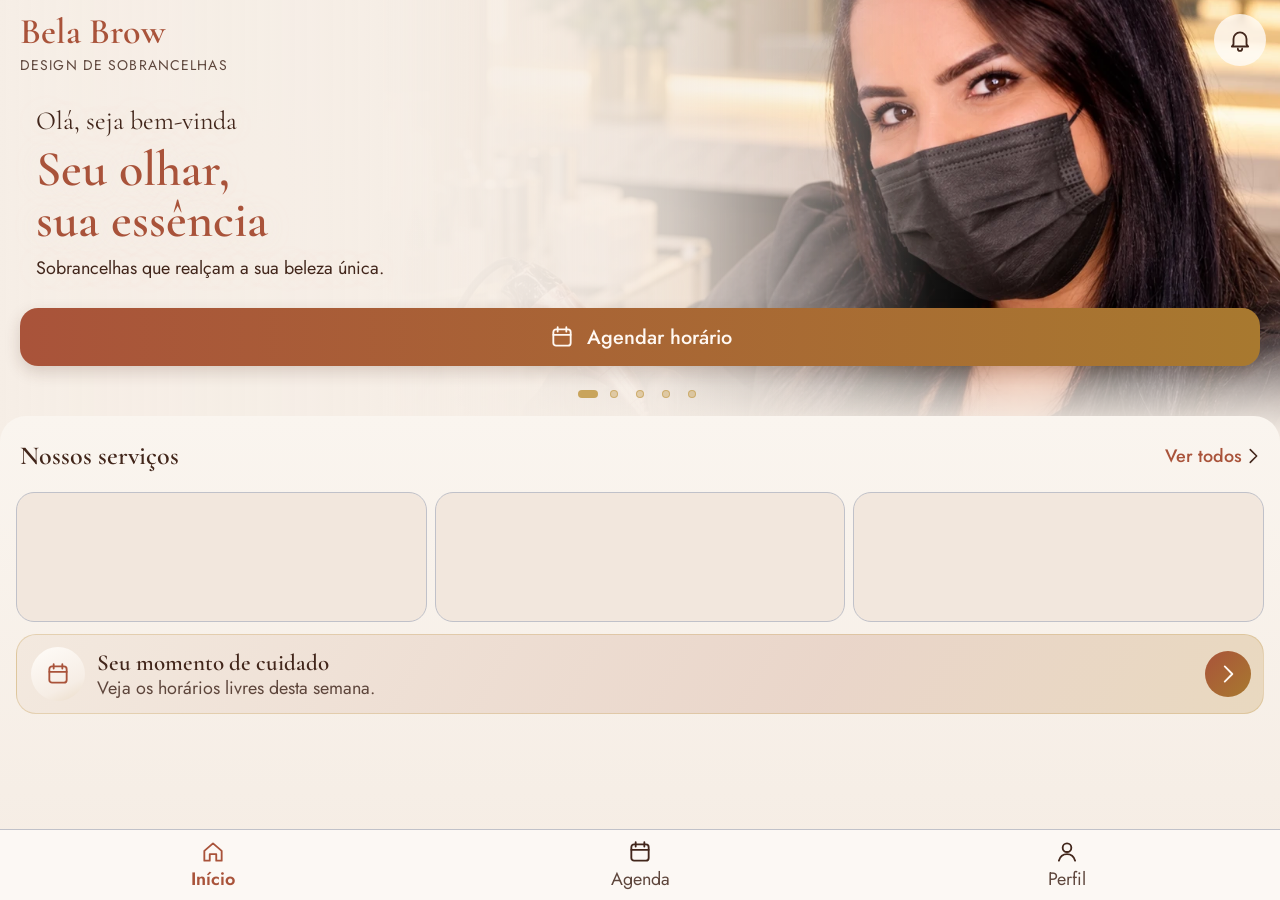
==== index.html @ 4a8c2d7f "Publica o app web Bela Brow (versão W1) Co-Authored-By: Claude Opus 5.5 <noreply@anthropic.com>" ====
<!doctype html>
<html lang="pt-BR">
  <head>
    <meta charset="UTF-8" />
    <meta name="viewport" content="width=device-width, initial-scale=1, viewport-fit=cover" />
    <meta name="theme-color" content="#A9533A" />
    <meta name="apple-mobile-web-app-capable" content="yes" />
    <meta name="mobile-web-app-capable" content="yes" />
    <meta name="apple-mobile-web-app-status-bar-style" content="default" />
    <meta name="apple-mobile-web-app-title" content="Bela Brow" />
    <link rel="apple-touch-icon" href="./icones/apple-touch-icon.png" />
    <link rel="icon" type="image/png" href="./icones/icone-192.png" />
    <link rel="manifest" href="./manifest.webmanifest" />
    <title>Bela Brow</title>
    <script type="module" crossorigin src="./assets/index-CrVya5l4.js"></script>
    <link rel="stylesheet" crossorigin href="./assets/index-CtL5OhvF.css">
  </head>
  <body>
    <div id="raiz"></div>
  </body>
</html>
---- assets/index-CtL5OhvF.css ----
@font-face{font-family:Cormorant Garamond;src:url(./cormorant_garamond-CENw2G75.ttf) format("truetype");font-weight:300 700;font-display:swap}@font-face{font-family:Jost;src:url(./jost-DuZvRfGR.ttf) format("truetype");font-weight:300 700;font-display:swap}*{box-sizing:border-box;margin:0;padding:0;-webkit-tap-highlight-color:transparent}html,body,#raiz{height:100%;overflow:hidden;overscroll-behavior:none}body{background:var(--fundo, #F6EEE6);color:var(--texto);font-family:Jost,system-ui,sans-serif;font-size:18px;line-height:1.35;-webkit-text-size-adjust:100%}button{font:inherit;color:inherit;background:none;border:0;cursor:pointer}input{font:inherit}:root{--grad-cartao: linear-gradient(155deg, var(--cartao) 0%, color-mix(in srgb, var(--selo) 70%, var(--cartao)) 70%, color-mix(in srgb, var(--acento) 16%, var(--selo)) 100%);--grad-faixa: linear-gradient(120deg, var(--momento) 0%, color-mix(in srgb, var(--primaria) 13%, var(--momento)) 65%, color-mix(in srgb, var(--acento) 24%, var(--momento)) 100%);--mascara-foto: linear-gradient(to bottom, #000 55%, transparent 100%), linear-gradient(to right, transparent 0%, #000 10%, #000 90%, transparent 100%)}.app{height:100dvh;display:flex;flex-direction:column;background:linear-gradient(180deg,var(--superficie) 0%,color-mix(in srgb,var(--selo) 45%,var(--superficie)) 100%);color:var(--texto)}.conteudo{flex:1;min-height:0;overflow:hidden;display:flex;flex-direction:column;position:relative}.tela{flex:1;min-height:0;display:flex;flex-direction:column;padding:0 20px;padding-top:max(var(--safe-top, env(safe-area-inset-top)),12px)}.tela.sem-topo-seguro{padding-top:0}.corpo{flex:1;min-height:0;display:flex;flex-direction:column;gap:12px}.empurra{flex:1;min-height:0}.topo{display:flex;align-items:center;gap:6px;min-height:64px;margin:0 -8px 6px}.topo h1{font-family:var(--fonte-titulo);font-weight:600;font-size:32px;line-height:1.1;color:var(--texto)}.voltar{width:52px;height:52px;border-radius:50%;display:grid;place-items:center;flex:none}.voltar:active{background:var(--selo)}h2.secao{font-family:var(--fonte-titulo);font-weight:600;font-size:26px;line-height:1.15}.suave{color:var(--texto-suave)}.legenda{font-size:16px;color:var(--texto-suave)}.btn{min-height:58px;border-radius:18px;padding:0 22px;display:inline-flex;align-items:center;justify-content:center;gap:12px;font-size:20px;font-weight:500;width:100%}.btn-principal{background:linear-gradient(90deg,var(--cta-a),var(--cta-b));color:var(--na-primaria);box-shadow:0 6px 16px #5028142e}.btn-principal .icone{stroke:var(--na-primaria)}.btn-secundario{border:2px solid var(--primaria);color:var(--primaria);background:var(--cartao)}.btn[disabled]{opacity:.45}.btn:active:not([disabled]){transform:scale(.98)}.link{color:var(--primaria);font-weight:500;min-height:48px;display:inline-flex;align-items:center;font-size:18px}.cartao{background:var(--grad-cartao);border:1.5px solid var(--contorno);border-radius:18px}.linha{display:flex;align-items:center;gap:14px;padding:10px 14px;min-height:76px;text-align:left;width:100%}.linha img{width:64px;height:64px;border-radius:14px;object-fit:cover;flex:none;-webkit-mask-image:radial-gradient(circle at 45% 45%,#000 52%,transparent 74%);mask-image:radial-gradient(circle at 45% 45%,#000 52%,transparent 74%)}.linha .titulo{font-family:var(--fonte-titulo);font-size:23px;font-weight:600;line-height:1.1}.linha .info{font-size:18px;color:var(--texto-suave)}.linha .meio{flex:1;min-width:0}.seta-redonda{width:40px;height:40px;border-radius:50%;background:linear-gradient(135deg,var(--selo),color-mix(in srgb,var(--acento) 30%,var(--selo)));display:grid;place-items:center;flex:none}.abas{display:flex;background:var(--barra);border-top:1.5px solid var(--contorno);padding-bottom:var(--safe-bottom, env(safe-area-inset-bottom));flex:none}.aba{flex:1;min-height:70px;display:flex;flex-direction:column;align-items:center;justify-content:center;gap:2px;font-size:18px;color:var(--texto-suave)}.aba.ativa{color:var(--primaria);font-weight:600}.aba.ativa .icone{stroke:var(--primaria)}.icone{width:26px;height:26px;stroke:var(--texto);fill:none;stroke-width:1.7;stroke-linecap:round;stroke-linejoin:round;flex:none}.icone.p{width:22px;height:22px}.paginado{display:flex;align-items:center;gap:4px}.paginado h2{flex:1}.pag-seta{width:48px;height:48px;border-radius:50%;display:grid;place-items:center}.pag-seta[disabled]{opacity:.3}.pag-num{font-size:18px;color:var(--texto-suave);min-width:58px;text-align:center}.aviso{background:var(--grad-faixa);border-radius:16px;padding:14px 16px;font-size:18px}.erro{color:#a3241c;font-size:18px}.estado{flex:1;display:flex;flex-direction:column;align-items:center;justify-content:center;text-align:center;gap:14px;padding:0 12px}.estado .circulo{width:92px;height:92px;border-radius:50%;background:var(--selo);display:grid;place-items:center}.estado .circulo .icone{width:42px;height:42px;stroke:var(--primaria)}.estado h2{font-family:var(--fonte-titulo);font-size:28px;font-weight:600}.toast{position:absolute;left:16px;right:16px;bottom:12px;background:var(--texto);color:var(--superficie);border-radius:14px;padding:14px 16px;font-size:18px;z-index:5}.campo{display:flex;flex-direction:column;gap:4px}.campo label{font-size:18px;font-weight:500}.campo input{min-height:56px;border-radius:14px;border:1.5px solid var(--contorno);background:var(--cartao);color:var(--texto);padding:0 16px;font-size:19px}.campo input:focus{outline:2px solid var(--primaria);border-color:var(--primaria)}.campo .erro{font-size:16px}.segmento{display:flex;background:var(--selo);border-radius:999px;padding:4px}.segmento button{flex:1;min-height:50px;border-radius:999px;font-size:19px;font-weight:500}.segmento button.ativo{background:var(--primaria);color:var(--na-primaria)}.grade{display:grid;gap:10px}.chip{min-height:58px;border-radius:14px;border:1.5px solid var(--contorno);background:var(--grad-cartao);font-size:20px;font-weight:500}.chip.escolhido{background:linear-gradient(135deg,var(--cta-a),var(--cta-b));color:var(--na-primaria);border-color:var(--primaria)}.chip-dia{display:flex;flex-direction:column;align-items:center;justify-content:center;line-height:1.1;padding:6px 0;min-height:76px}.chip-dia .num{font-size:26px;font-weight:600}.chip-dia small{font-size:16px}.progresso{display:flex;gap:6px}.progresso span{flex:1;height:5px;border-radius:3px;background:var(--contorno)}.progresso span.feito{background:var(--primaria)}.girar{transform:rotate(180deg)}.branco{stroke:var(--na-primaria)!important}.foto-fundo{position:absolute;inset:-30px;width:calc(100% + 60px);height:calc(100% + 60px);object-fit:cover;filter:blur(22px) saturate(1.1);opacity:.75;-webkit-mask-image:linear-gradient(to bottom,#000 55%,transparent 100%);mask-image:linear-gradient(to bottom,#000 55%,transparent 100%)}.foto-nitida{position:absolute;left:50%;top:52%;transform:translate(-50%,-50%);width:min(66%,260px);max-height:82%;aspect-ratio:1.35;object-fit:cover;border-radius:24px;-webkit-mask-image:radial-gradient(ellipse at center,#000 58%,transparent 78%);mask-image:radial-gradient(ellipse at center,#000 58%,transparent 78%)}.topo-foto{position:relative;flex:0 0 34%;min-height:0;overflow:hidden}@media(max-height:760px){.topo-foto{flex-basis:32%}}.foto-detalhe-real{position:absolute;inset:0;width:100%;height:100%;object-fit:cover;object-position:50% 32%;-webkit-mask-image:linear-gradient(to bottom,#000 62%,transparent 100%);mask-image:linear-gradient(to bottom,#000 62%,transparent 100%)}.foto-inteira{position:absolute;left:50%;top:50%;transform:translate(-50%,-50%);height:92%;aspect-ratio:1;object-fit:contain;border-radius:18px;-webkit-mask-image:linear-gradient(to right,transparent 0%,#000 4%,#000 96%,transparent 100%),linear-gradient(to bottom,transparent 0%,#000 4%,#000 96%,transparent 100%);-webkit-mask-composite:source-in;mask-image:linear-gradient(to right,transparent 0%,#000 4%,#000 96%,transparent 100%),linear-gradient(to bottom,transparent 0%,#000 4%,#000 96%,transparent 100%);mask-composite:intersect}.nota-ilustrativa{text-align:center;font-size:15px;letter-spacing:.06em;text-transform:uppercase;color:var(--texto-suave);margin-top:4px}@media(min-height:900px){.topo-foto{flex-basis:46%}}.inicio{flex:1;min-height:0;display:flex;flex-direction:column;background:var(--fundo)}.hero{position:relative;flex:none;overflow:hidden}.hero:after{content:"";position:absolute;inset:0;pointer-events:none;z-index:1;background:linear-gradient(90deg,var(--fundo) 0%,color-mix(in srgb,var(--fundo) 88%,transparent) 30%,color-mix(in srgb,var(--fundo) 30%,transparent) 58%,transparent 78%),linear-gradient(0deg,color-mix(in srgb,var(--fundo) 70%,transparent) 0%,transparent 30%)}.carrossel{position:absolute;top:0;right:0;bottom:0;width:72%;overflow:hidden;touch-action:pan-y;-webkit-mask-image:linear-gradient(to right,transparent 0%,rgba(0,0,0,.3) 34%,#000 62%),linear-gradient(to top,transparent 0%,#000 22%);mask-image:linear-gradient(to right,transparent 0%,rgba(0,0,0,.3) 34%,#000 62%),linear-gradient(to top,transparent 0%,#000 22%);-webkit-mask-composite:source-in;mask-composite:intersect}.slide{position:absolute;inset:0;width:100%;height:100%;object-fit:cover;object-position:center 30%;opacity:0;transition:opacity .8s ease;-webkit-user-select:none;user-select:none}.slide.ativo{opacity:1;animation:kenburns 5.8s ease-out both}@keyframes kenburns{0%{transform:scale(1)}to{transform:scale(1.06)}}.carrossel.sem-movimento .slide{transition:none}.carrossel.sem-movimento .slide.ativo{animation:none}.legenda-carrossel{position:absolute;right:16px;top:calc(max(var(--safe-top, env(safe-area-inset-top)),14px) + 62px);z-index:2;max-width:46%;text-align:right;font-size:16px;font-weight:500;color:var(--texto);text-shadow:0 0 10px var(--fundo),0 0 4px var(--fundo),0 0 2px var(--fundo)}.bolinhas{position:absolute;left:0;right:0;bottom:32px;z-index:3;display:flex;justify-content:center}.bolinhas button{width:26px;height:32px;display:grid;place-items:center}.bolinhas span{width:8px;height:8px;border-radius:50%;background:color-mix(in srgb,var(--acento) 45%,transparent);border:1px solid color-mix(in srgb,var(--acento) 80%,transparent);transition:all .3s}.bolinhas .ativa span{width:20px;border-radius:4px;background:var(--acento)}.hero-texto{position:relative;z-index:2;padding:max(var(--safe-top, env(safe-area-inset-top)),14px) 20px 80px;display:flex;flex-direction:column}.vidro{position:relative;align-self:flex-start;max-width:90%;margin-top:14px;padding:10px 16px 12px;text-shadow:0 0 2px var(--fundo),0 0 5px var(--fundo),0 0 10px var(--fundo),0 0 18px var(--fundo),0 0 28px color-mix(in srgb,var(--fundo) 80%,transparent)}.vidro:before{content:"";position:absolute;inset:-60px -36px -56px -70px;z-index:-1;pointer-events:none;background:radial-gradient(ellipse 60% 58% at 44% 50%,color-mix(in srgb,var(--fundo) 96%,transparent) 0%,color-mix(in srgb,var(--fundo) 92%,transparent) 40%,color-mix(in srgb,var(--fundo) 60%,transparent) 66%,color-mix(in srgb,var(--fundo) 20%,transparent) 84%,transparent 100%)}.hero-topo{display:flex;align-items:flex-start;justify-content:space-between}.logo{display:flex;flex-direction:column}.logo-nome{font-family:var(--fonte-titulo);font-size:36px;font-weight:600;color:var(--primaria);line-height:1}.logo-linha{font-size:14px;white-space:nowrap;letter-spacing:.08em;text-transform:uppercase;color:var(--texto-suave);margin-top:6px}.sino{position:absolute;z-index:3;top:max(var(--safe-top, env(safe-area-inset-top)),14px);right:14px;width:52px;height:52px;border-radius:50%;display:grid;place-items:center;background:color-mix(in srgb,var(--cartao) 80%,transparent)}.saudacao{font-family:var(--fonte-titulo);font-size:26px}.chamada{font-family:var(--fonte-titulo);font-weight:600;font-size:44px;line-height:1.02;color:var(--primaria);margin-top:6px}.subtitulo{font-size:18px;color:var(--texto);margin-top:10px}.cta{margin-top:16px;width:100%}.cta .btn{white-space:nowrap}.painel{flex:1;min-height:0;border-radius:26px 26px 0 0;margin-top:-26px;position:relative;z-index:4;padding:16px 16px 14px;display:flex;flex-direction:column;gap:12px;background:linear-gradient(180deg,var(--superficie) 0%,color-mix(in srgb,var(--selo) 55%,var(--superficie)) 100%)}.painel-topo{display:flex;align-items:center;justify-content:space-between;padding-left:4px}.cards{display:grid;grid-template-columns:repeat(3,1fr);gap:8px;align-items:stretch}.card{background:var(--grad-cartao);border:1.5px solid var(--contorno);border-radius:18px;overflow:hidden;display:flex;flex-direction:column;text-align:left}.card-foto{display:block}.card-foto img{display:block;width:100%;aspect-ratio:1.3;object-fit:cover;-webkit-mask-image:var(--mascara-foto);mask-image:var(--mascara-foto);-webkit-mask-composite:source-in;mask-composite:intersect}.card-nome{font-family:var(--fonte-titulo);font-size:19px;font-weight:600;line-height:1.08;padding:2px 3px 9px;margin-top:-6px;text-align:center;display:flex;align-items:center;justify-content:center;flex:1;min-height:calc(2.16em + 11px);overflow-wrap:normal;word-break:keep-all;-webkit-hyphens:none;hyphens:none}.card.esqueleto{height:130px;background:var(--selo)}.momento{display:flex;align-items:center;gap:12px;border-radius:20px;padding:12px 12px 12px 14px;text-align:left;border:1.5px solid color-mix(in srgb,var(--acento) 35%,transparent);background:var(--grad-faixa)}.momento-icone{width:54px;height:54px;border-radius:50%;background:var(--grad-cartao);display:grid;place-items:center;flex:none}.momento-icone .icone{stroke:var(--primaria)}.momento-texto{flex:1;display:flex;flex-direction:column;font-size:18px;color:var(--texto-suave);line-height:1.25}.momento-texto strong{font-family:var(--fonte-titulo);font-size:23px;color:var(--texto);font-weight:600}.momento-seta{width:46px;height:46px;border-radius:50%;background:linear-gradient(135deg,var(--cta-a),var(--cta-b));display:grid;place-items:center;flex:none}.momento-seta .icone{stroke:var(--na-primaria)}.aviso.vazio{display:flex;flex-direction:column;gap:4px}.aviso.vazio strong{font-family:var(--fonte-titulo);font-size:23px;font-weight:600}@media(max-height:860px){.momento{display:none}}@media(max-height:760px){.subtitulo{display:none}.vidro{margin-top:10px}}@media(min-height:900px){.chamada{font-size:50px}.card-nome{font-size:22px}.hero-texto{padding-bottom:76px}.vidro{margin-top:18px}.card-foto img{aspect-ratio:1.45}}@media(prefers-reduced-motion:reduce){.slide{transition:none}.slide.ativo{animation:none}}.hero-texto{pointer-events:none}.hero-texto .vidro,.hero-texto .cta,.hero-texto .hero-topo{pointer-events:auto}@media(max-height:700px){.hero-texto{padding-bottom:64px}.bolinhas{bottom:24px}.vidro{margin-top:6px}.card-foto img{aspect-ratio:1.6}.painel{padding-top:12px;gap:10px}}
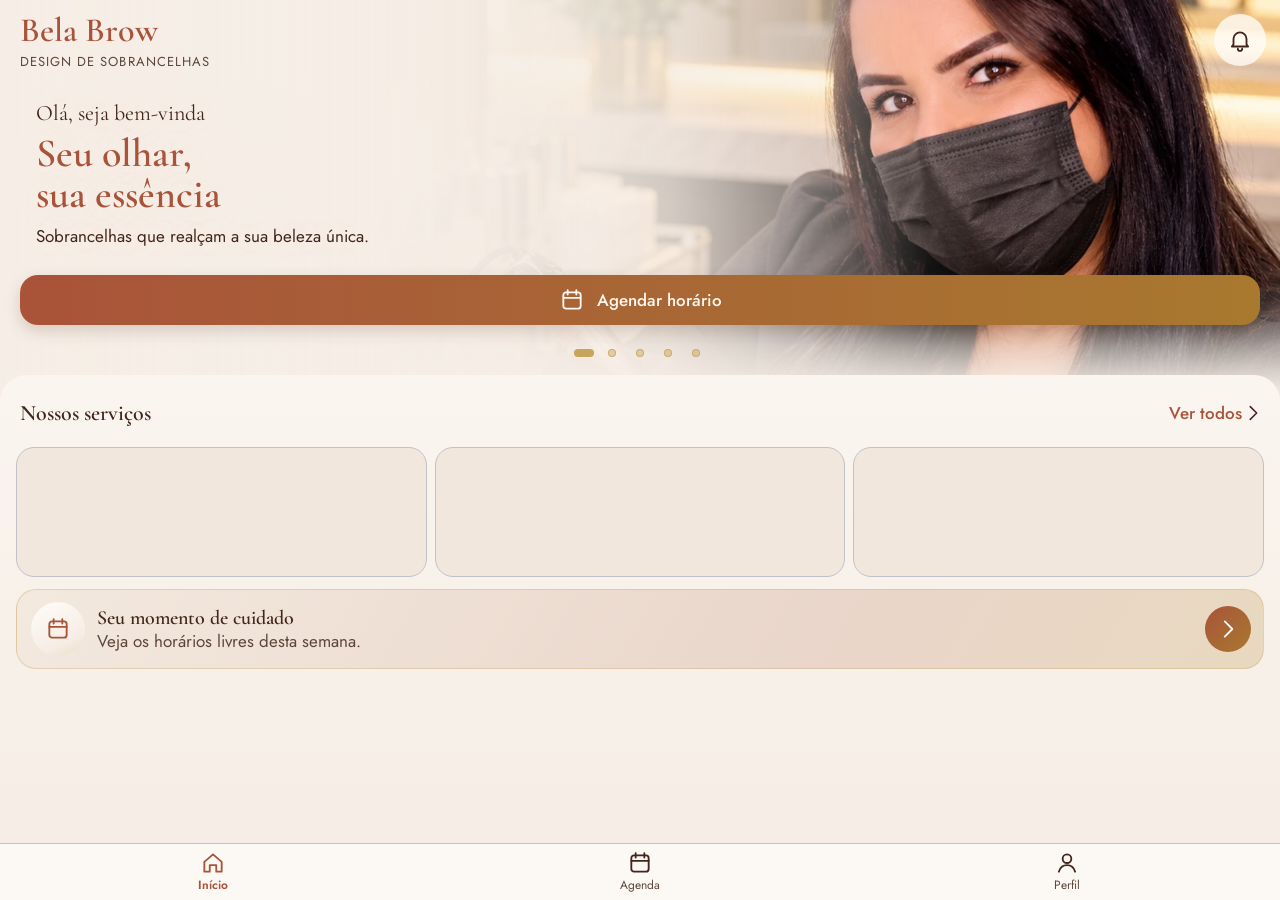
==== commit 0abd30c5: "Área da equipe mais fácil: letra padrão Apple, encaixe e cancelar horário Co-Authored-By: Claude Opu" ====
--- a/index.html
+++ b/index.html
@@ -12,8 +12,8 @@
     <link rel="icon" type="image/png" href="./icones/icone-192.png" />
     <link rel="manifest" href="./manifest.webmanifest" />
     <title>Bela Brow</title>
-    <script type="module" crossorigin src="./assets/index-CrVya5l4.js"></script>
-    <link rel="stylesheet" crossorigin href="./assets/index-CtL5OhvF.css">
+    <script type="module" crossorigin src="./assets/index-B2lUaS_O.js"></script>
+    <link rel="stylesheet" crossorigin href="./assets/index-CqqOKjP8.css">
   </head>
   <body>
     <div id="raiz"></div>
--- a/assets/index-CqqOKjP8.css
+++ b/assets/index-CqqOKjP8.css
@@ -0,0 +1 @@
+html{font-size:17px;font-variant-numeric:lining-nums}@supports (font: -apple-system-body){html{font:-apple-system-body;font-variant-numeric:lining-nums}}@font-face{font-family:Cormorant Garamond;src:url(./cormorant_garamond-CENw2G75.ttf) format("truetype");font-weight:300 700;font-display:swap}@font-face{font-family:Jost;src:url(./jost-DuZvRfGR.ttf) format("truetype");font-weight:300 700;font-display:swap}*{box-sizing:border-box;margin:0;padding:0;-webkit-tap-highlight-color:transparent}html,body,#raiz{height:100%;overflow:hidden;overscroll-behavior:none}body{background:var(--fundo, #F6EEE6);color:var(--texto);font-family:Jost,system-ui,sans-serif;font-size:1rem;line-height:1.3;font-variant-numeric:lining-nums tabular-nums;-webkit-text-size-adjust:100%}button{font:inherit;color:inherit;background:none;border:0;cursor:pointer}input{font:inherit}:root{--grad-cartao: linear-gradient(155deg, var(--cartao) 0%, color-mix(in srgb, var(--selo) 70%, var(--cartao)) 70%, color-mix(in srgb, var(--acento) 16%, var(--selo)) 100%);--grad-faixa: linear-gradient(120deg, var(--momento) 0%, color-mix(in srgb, var(--primaria) 13%, var(--momento)) 65%, color-mix(in srgb, var(--acento) 24%, var(--momento)) 100%);--mascara-foto: linear-gradient(to bottom, #000 55%, transparent 100%), linear-gradient(to right, transparent 0%, #000 10%, #000 90%, transparent 100%)}.app{height:100dvh;display:flex;flex-direction:column;background:linear-gradient(180deg,var(--superficie) 0%,color-mix(in srgb,var(--selo) 45%,var(--superficie)) 100%);color:var(--texto)}.conteudo{flex:1;min-height:0;overflow:hidden;display:flex;flex-direction:column;position:relative}.tela{flex:1;min-height:0;display:flex;flex-direction:column;padding:0 20px;padding-top:max(var(--safe-top, env(safe-area-inset-top)),12px)}.tela.sem-topo-seguro{padding-top:0}.corpo{flex:1;min-height:0;display:flex;flex-direction:column;gap:12px}.empurra{flex:1;min-height:0}.topo{display:flex;align-items:center;gap:6px;min-height:52px;margin:0 -8px 6px}.topo h1{font-family:var(--fonte-titulo);font-weight:600;font-size:1.647rem;line-height:1.1;color:var(--texto)}.voltar{width:44px;height:44px;border-radius:50%;display:grid;place-items:center;flex:none}.voltar:active{background:var(--selo)}h2.secao{font-family:var(--fonte-titulo);font-weight:600;font-size:1.294rem;line-height:1.15}.suave{color:var(--texto-suave)}.legenda{font-size:.882rem;color:var(--texto-suave)}.btn{min-height:50px;border-radius:18px;padding:0 22px;display:inline-flex;align-items:center;justify-content:center;gap:12px;font-size:1rem;font-weight:500;width:100%}.btn-principal{background:linear-gradient(90deg,var(--cta-a),var(--cta-b));color:var(--na-primaria);box-shadow:0 6px 16px #5028142e}.btn-principal .icone{stroke:var(--na-primaria)}.btn-secundario{border:2px solid var(--primaria);color:var(--primaria);background:var(--cartao)}.btn[disabled]{opacity:.45}.btn:active:not([disabled]){transform:scale(.98)}.link{color:var(--primaria);font-weight:500;min-height:44px;display:inline-flex;align-items:center;font-size:1rem}.cartao{background:var(--grad-cartao);border:1.5px solid var(--contorno);border-radius:18px}.linha{display:flex;align-items:center;gap:14px;padding:10px 14px;min-height:64px;text-align:left;width:100%}.linha img{width:64px;height:64px;border-radius:14px;object-fit:cover;flex:none;-webkit-mask-image:radial-gradient(circle at 45% 45%,#000 52%,transparent 74%);mask-image:radial-gradient(circle at 45% 45%,#000 52%,transparent 74%)}.linha .titulo{font-family:var(--fonte-titulo);font-size:1.176rem;font-weight:600;line-height:1.1}.linha .info{font-size:.882rem;color:var(--texto-suave)}.linha .meio{flex:1;min-width:0}.seta-redonda{width:40px;height:40px;border-radius:50%;background:linear-gradient(135deg,var(--selo),color-mix(in srgb,var(--acento) 30%,var(--selo)));display:grid;place-items:center;flex:none}.abas{display:flex;background:var(--barra);border-top:1.5px solid var(--contorno);padding-bottom:var(--safe-bottom, env(safe-area-inset-bottom));flex:none}.aba{flex:1;min-height:56px;display:flex;flex-direction:column;align-items:center;justify-content:center;gap:2px;font-size:.706rem;color:var(--texto-suave)}.aba.ativa{color:var(--primaria);font-weight:600}.aba.ativa .icone{stroke:var(--primaria)}.icone{width:26px;height:26px;stroke:var(--texto);fill:none;stroke-width:1.7;stroke-linecap:round;stroke-linejoin:round;flex:none}.icone.p{width:22px;height:22px}.paginado{display:flex;align-items:center;gap:4px}.paginado h2{flex:1}.pag-seta{width:44px;height:44px;border-radius:50%;display:grid;place-items:center}.pag-seta[disabled]{opacity:.3}.pag-num{font-size:.882rem;color:var(--texto-suave);min-width:58px;text-align:center}.aviso{background:var(--grad-faixa);border-radius:16px;padding:14px 16px;font-size:1rem}.erro{color:#a3241c;font-size:1rem}.estado{flex:1;display:flex;flex-direction:column;align-items:center;justify-content:center;text-align:center;gap:14px;padding:0 12px}.estado .circulo{width:92px;height:92px;border-radius:50%;background:var(--selo);display:grid;place-items:center}.estado .circulo .icone{width:42px;height:42px;stroke:var(--primaria)}.estado h2{font-family:var(--fonte-titulo);font-size:1.647rem;font-weight:600}.toast{position:absolute;left:16px;right:16px;top:calc(max(var(--safe-top, env(safe-area-inset-top)),12px) + 52px);animation:toast-entra .25s ease-out both;background:var(--texto);color:var(--superficie);border-radius:14px;padding:14px 16px;font-size:1rem;z-index:5}.campo{display:flex;flex-direction:column;gap:4px}.campo label{font-size:.882rem;font-weight:500}.campo input{min-height:50px;border-radius:14px;border:1.5px solid var(--contorno);background:var(--cartao);color:var(--texto);padding:0 16px;font-size:1rem}.campo input:focus{outline:2px solid var(--primaria);border-color:var(--primaria)}.campo .erro{font-size:.882rem}.segmento{display:flex;background:var(--selo);border-radius:999px;padding:4px}.segmento button{flex:1;min-height:44px;border-radius:999px;font-size:1rem;font-weight:500}.segmento button.ativo{background:var(--primaria);color:var(--na-primaria)}.grade{display:grid;gap:10px}.chip{min-height:50px;border-radius:14px;border:1.5px solid var(--contorno);background:var(--grad-cartao);font-size:1rem;font-weight:500}.chip.escolhido{background:linear-gradient(135deg,var(--cta-a),var(--cta-b));color:var(--na-primaria);border-color:var(--primaria)}.chip-dia{display:flex;flex-direction:column;align-items:center;justify-content:center;line-height:1.1;padding:6px 0;min-height:64px}.chip-dia .num{font-size:1.294rem;font-weight:600}.chip-dia small{font-size:.882rem}.progresso{display:flex;gap:6px}.progresso span{flex:1;height:5px;border-radius:3px;background:var(--contorno)}.progresso span.feito{background:var(--primaria)}.girar{transform:rotate(180deg)}.branco{stroke:var(--na-primaria)!important}.foto-fundo{position:absolute;inset:-30px;width:calc(100% + 60px);height:calc(100% + 60px);object-fit:cover;filter:blur(22px) saturate(1.1);opacity:.75;-webkit-mask-image:linear-gradient(to bottom,#000 55%,transparent 100%);mask-image:linear-gradient(to bottom,#000 55%,transparent 100%)}.foto-nitida{position:absolute;left:50%;top:52%;transform:translate(-50%,-50%);width:min(66%,260px);max-height:82%;aspect-ratio:1.35;object-fit:cover;border-radius:24px;-webkit-mask-image:radial-gradient(ellipse at center,#000 58%,transparent 78%);mask-image:radial-gradient(ellipse at center,#000 58%,transparent 78%)}.topo-foto{position:relative;flex:0 0 34%;min-height:0;overflow:hidden}@media(max-height:760px){.topo-foto{flex-basis:32%}}.foto-detalhe-real{position:absolute;inset:0;width:100%;height:100%;object-fit:cover;object-position:50% 32%;-webkit-mask-image:linear-gradient(to bottom,#000 62%,transparent 100%);mask-image:linear-gradient(to bottom,#000 62%,transparent 100%)}.foto-inteira{position:absolute;left:50%;top:50%;transform:translate(-50%,-50%);height:92%;aspect-ratio:1;object-fit:contain;border-radius:18px;-webkit-mask-image:linear-gradient(to right,transparent 0%,#000 4%,#000 96%,transparent 100%),linear-gradient(to bottom,transparent 0%,#000 4%,#000 96%,transparent 100%);-webkit-mask-composite:source-in;mask-image:linear-gradient(to right,transparent 0%,#000 4%,#000 96%,transparent 100%),linear-gradient(to bottom,transparent 0%,#000 4%,#000 96%,transparent 100%);mask-composite:intersect}.nota-ilustrativa{text-align:center;font-size:.882rem;letter-spacing:.06em;text-transform:uppercase;color:var(--texto-suave);margin-top:4px}@media(min-height:900px){.topo-foto{flex-basis:46%}}@keyframes toast-entra{0%{opacity:0;transform:translateY(-8px)}to{opacity:1;transform:none}}@media(prefers-reduced-motion:reduce){.toast{animation:none}}h1,h2,.titulo,.chamada,.saudacao,.ficha-nome,.resumo strong,.chip-dia .num,.card-nome,.logo-nome{font-variant-numeric:lining-nums tabular-nums}.campo input{width:100%;min-width:0}.linha-2{display:grid;grid-template-columns:minmax(0,1fr) minmax(0,1fr);gap:10px}.inicio{flex:1;min-height:0;display:flex;flex-direction:column;background:var(--fundo)}.hero{position:relative;flex:none;overflow:hidden}.hero:after{content:"";position:absolute;inset:0;pointer-events:none;z-index:1;background:linear-gradient(90deg,var(--fundo) 0%,color-mix(in srgb,var(--fundo) 88%,transparent) 30%,color-mix(in srgb,var(--fundo) 30%,transparent) 58%,transparent 78%),linear-gradient(0deg,color-mix(in srgb,var(--fundo) 70%,transparent) 0%,transparent 30%)}.carrossel{position:absolute;top:0;right:0;bottom:0;width:72%;overflow:hidden;touch-action:pan-y;-webkit-mask-image:linear-gradient(to right,transparent 0%,rgba(0,0,0,.3) 34%,#000 62%),linear-gradient(to top,transparent 0%,#000 22%);mask-image:linear-gradient(to right,transparent 0%,rgba(0,0,0,.3) 34%,#000 62%),linear-gradient(to top,transparent 0%,#000 22%);-webkit-mask-composite:source-in;mask-composite:intersect}.slide{position:absolute;inset:0;width:100%;height:100%;object-fit:cover;object-position:center 30%;opacity:0;transition:opacity .8s ease;-webkit-user-select:none;user-select:none}.slide.ativo{opacity:1;animation:kenburns 5.8s ease-out both}@keyframes kenburns{0%{transform:scale(1)}to{transform:scale(1.06)}}.carrossel.sem-movimento .slide{transition:none}.carrossel.sem-movimento .slide.ativo{animation:none}.legenda-carrossel{position:absolute;right:16px;top:calc(max(var(--safe-top, env(safe-area-inset-top)),14px) + 62px);z-index:2;max-width:46%;text-align:right;font-size:.882rem;font-weight:500;color:var(--texto);text-shadow:0 0 10px var(--fundo),0 0 4px var(--fundo),0 0 2px var(--fundo)}.bolinhas{position:absolute;left:0;right:0;bottom:32px;z-index:3;display:flex;justify-content:center}.bolinhas button{width:28px;height:32px;display:grid;place-items:center}.bolinhas span{width:8px;height:8px;border-radius:50%;background:color-mix(in srgb,var(--acento) 45%,transparent);border:1px solid color-mix(in srgb,var(--acento) 80%,transparent);transition:all .3s}.bolinhas .ativa span{width:20px;border-radius:4px;background:var(--acento)}.hero-texto{position:relative;z-index:2;padding:max(var(--safe-top, env(safe-area-inset-top)),14px) 20px 80px;display:flex;flex-direction:column}.vidro{position:relative;align-self:flex-start;max-width:90%;margin-top:14px;padding:10px 16px 12px;text-shadow:0 0 2px var(--fundo),0 0 5px var(--fundo),0 0 10px var(--fundo),0 0 18px var(--fundo),0 0 28px color-mix(in srgb,var(--fundo) 80%,transparent)}.vidro:before{content:"";position:absolute;inset:-60px -36px -56px -70px;z-index:-1;pointer-events:none;background:radial-gradient(ellipse 60% 58% at 44% 50%,color-mix(in srgb,var(--fundo) 96%,transparent) 0%,color-mix(in srgb,var(--fundo) 92%,transparent) 40%,color-mix(in srgb,var(--fundo) 60%,transparent) 66%,color-mix(in srgb,var(--fundo) 20%,transparent) 84%,transparent 100%)}.hero-topo{display:flex;align-items:flex-start;justify-content:space-between}.logo{display:flex;flex-direction:column}.logo-nome{font-family:var(--fonte-titulo);font-size:2rem;font-weight:600;color:var(--primaria);line-height:1}.logo-linha{font-size:.765rem;white-space:nowrap;letter-spacing:.08em;text-transform:uppercase;color:var(--texto-suave);margin-top:6px}.sino{position:absolute;z-index:3;top:max(var(--safe-top, env(safe-area-inset-top)),14px);right:14px;width:52px;height:52px;border-radius:50%;display:grid;place-items:center;background:color-mix(in srgb,var(--cartao) 80%,transparent)}.saudacao{font-family:var(--fonte-titulo);font-size:1.294rem}.chamada{font-family:var(--fonte-titulo);font-weight:600;font-size:2.118rem;line-height:1.02;color:var(--primaria);margin-top:6px}.subtitulo{font-size:1rem;color:var(--texto);margin-top:10px}.cta{margin-top:16px;width:100%}.cta .btn{white-space:nowrap}.painel{flex:1;min-height:0;border-radius:26px 26px 0 0;margin-top:-26px;position:relative;z-index:4;padding:16px 16px 14px;display:flex;flex-direction:column;gap:12px;background:linear-gradient(180deg,var(--superficie) 0%,color-mix(in srgb,var(--selo) 55%,var(--superficie)) 100%)}.painel-topo{display:flex;align-items:center;justify-content:space-between;padding-left:4px}.cards{display:grid;grid-template-columns:repeat(3,1fr);gap:8px;align-items:stretch}.card{background:var(--grad-cartao);border:1.5px solid var(--contorno);border-radius:18px;overflow:hidden;display:flex;flex-direction:column;text-align:left}.card-foto{display:block}.card-foto img{display:block;width:100%;aspect-ratio:1.3;object-fit:cover;-webkit-mask-image:var(--mascara-foto);mask-image:var(--mascara-foto);-webkit-mask-composite:source-in;mask-composite:intersect}.card-nome{font-family:var(--fonte-titulo);font-size:1rem;font-weight:600;line-height:1.08;padding:2px 3px 9px;margin-top:-6px;text-align:center;display:flex;align-items:center;justify-content:center;flex:1;min-height:calc(2.16em + 11px);overflow-wrap:normal;word-break:keep-all;-webkit-hyphens:none;hyphens:none}.card.esqueleto{height:130px;background:var(--selo)}.momento{display:flex;align-items:center;gap:12px;border-radius:20px;padding:12px 12px 12px 14px;text-align:left;border:1.5px solid color-mix(in srgb,var(--acento) 35%,transparent);background:var(--grad-faixa)}.momento-icone{width:54px;height:54px;border-radius:50%;background:var(--grad-cartao);display:grid;place-items:center;flex:none}.momento-icone .icone{stroke:var(--primaria)}.momento-texto{flex:1;display:flex;flex-direction:column;font-size:1rem;color:var(--texto-suave);line-height:1.25}.momento-texto strong{font-family:var(--fonte-titulo);font-size:1.176rem;color:var(--texto);font-weight:600}.momento-seta{width:46px;height:46px;border-radius:50%;background:linear-gradient(135deg,var(--cta-a),var(--cta-b));display:grid;place-items:center;flex:none}.momento-seta .icone{stroke:var(--na-primaria)}.aviso.vazio{display:flex;flex-direction:column;gap:4px}.aviso.vazio strong{font-family:var(--fonte-titulo);font-size:1.176rem;font-weight:600}@media(max-height:860px){.momento{display:none}}@media(max-height:760px){.subtitulo{display:none}.vidro{margin-top:10px}}@media(min-height:900px){.chamada{font-size:2.353rem}.card-nome{font-size:1.176rem}.hero-texto{padding-bottom:76px}.vidro{margin-top:18px}.card-foto img{aspect-ratio:1.45}}@media(prefers-reduced-motion:reduce){.slide{transition:none}.slide.ativo{animation:none}}.hero-texto{pointer-events:none}.hero-texto .vidro,.hero-texto .cta,.hero-texto .hero-topo{pointer-events:auto}@media(max-height:700px){.hero-texto{padding-bottom:64px}.bolinhas{bottom:24px}.vidro{margin-top:6px}.card-foto img{aspect-ratio:1.6}.painel{padding-top:12px;gap:10px}}@keyframes entrar{0%{opacity:0;transform:translateY(10px)}to{opacity:1;transform:none}}@keyframes subir{0%{transform:translateY(100%)}to{transform:none}}@keyframes surgir{0%{opacity:0}to{opacity:1}}.tela-equipe{animation:entrar .32s ease-out both}.tela-equipe .cartao,.tela-equipe .bloco{animation:entrar .4s ease-out both}.tela-equipe .cartao:nth-child(2){animation-delay:.04s}.tela-equipe .cartao:nth-child(3){animation-delay:.08s}.tela-equipe .cartao:nth-child(4){animation-delay:.12s}.tela-equipe .cartao:nth-child(5){animation-delay:.16s}.tela-equipe button.cartao,.bloco{transition:transform .15s ease,box-shadow .2s ease}.tela-equipe button.cartao:active,.bloco:active{transform:scale(.98)}@media(prefers-reduced-motion:reduce){.tela-equipe,.tela-equipe .cartao,.tela-equipe .bloco,.folha,.folha-fundo{animation:none!important;transition:none!important}}.tela-equipe .cartao{border-color:color-mix(in srgb,var(--contorno) 55%,transparent);box-shadow:0 4px 14px #5a321e12}.blocos{display:grid;grid-template-columns:1fr 1fr;gap:10px}.bloco{min-height:56px;border-radius:18px;padding:8px 12px;display:flex;flex-direction:row;gap:10px;justify-content:flex-start;align-items:center;text-align:left;background:var(--grad-cartao);box-shadow:0 4px 14px #5a321e14;border:1px solid color-mix(in srgb,var(--contorno) 50%,transparent)}.bloco .icone{width:24px;height:24px;stroke:var(--primaria);flex:none}.bloco span{font-size:1rem;font-weight:500;line-height:1.15}.bloco.destaque{background:linear-gradient(135deg,var(--cta-a),var(--cta-b));color:var(--na-primaria);border-color:transparent}.bloco.destaque .icone{stroke:var(--na-primaria)}.resumo{border-radius:20px;padding:14px 16px;background:var(--grad-faixa);display:flex;flex-direction:column;gap:2px}.resumo strong{font-family:var(--fonte-titulo);font-size:1.294rem;font-weight:600;line-height:1.1}.avatar{border-radius:50%;object-fit:cover;flex:none;-webkit-mask-image:radial-gradient(circle,#000 58%,transparent 72%);mask-image:radial-gradient(circle,#000 58%,transparent 72%)}.avatar-iniciais{display:grid;place-items:center;background:radial-gradient(circle at 35% 30%,color-mix(in srgb,var(--acento) 55%,var(--cartao)),var(--primaria) 85%);color:var(--na-primaria);font-family:var(--fonte-titulo);font-weight:600;-webkit-mask-image:radial-gradient(circle,#000 62%,transparent 72%);mask-image:radial-gradient(circle,#000 62%,transparent 72%)}.item-dia{display:flex;align-items:stretch;gap:12px;padding:10px 14px;min-height:64px;width:100%;text-align:left}.item-dia .hora{display:flex;flex-direction:column;justify-content:center;min-width:66px;font-size:1rem;font-weight:600;line-height:1.1}.item-dia .hora small{font-size:.882rem;font-weight:400;color:var(--texto-suave)}.item-dia .faixa{width:5px;border-radius:3px;flex:none;background:linear-gradient(180deg,var(--cta-a),var(--cta-b))}.item-dia .meio{flex:1;min-width:0;display:flex;flex-direction:column;justify-content:center}.item-dia .titulo{font-family:var(--fonte-titulo);font-size:1.176rem;font-weight:600;line-height:1.1;white-space:nowrap;overflow:hidden;text-overflow:ellipsis}.item-dia .info{font-size:.882rem;color:var(--texto-suave);white-space:nowrap;overflow:hidden;text-overflow:ellipsis}.st-confirmado .faixa{background:linear-gradient(180deg,var(--cta-a),var(--cta-b))}.st-atendendo .faixa{background:linear-gradient(180deg,#c9a45c,#e2c88e)}.st-concluido .faixa{background:linear-gradient(180deg,#6e8c66,#9db295)}.st-faltou .faixa,.st-cancelado .faixa{background:linear-gradient(180deg,#a7a9b2,#c9cad1)}.item-dia.bloqueio{opacity:.9}.item-dia.bloqueio .faixa{background:repeating-linear-gradient(180deg,#A7A9B2 0 6px,transparent 6px 10px)}.selo-status{font-size:.882rem;padding:2px 10px;border-radius:999px;background:color-mix(in srgb,var(--selo) 80%,transparent);align-self:flex-start}.seletor-dia{display:flex;align-items:center;gap:6px}.seletor-dia .dia-atual{flex:1;text-align:center;font-size:1rem;font-weight:500;line-height:1.15}.seletor-dia .dia-atual small{display:block;font-size:.882rem;color:var(--texto-suave);font-weight:400}.folha-fundo{position:absolute;inset:0;z-index:10;background:#28160e61;display:flex;align-items:flex-end;animation:surgir .2s ease-out both}.folha{width:100%;max-height:92%;border-radius:26px 26px 0 0;padding:10px 20px calc(16px + var(--safe-bottom, env(safe-area-inset-bottom)));background:linear-gradient(180deg,var(--cartao) 0%,color-mix(in srgb,var(--selo) 70%,var(--cartao)) 100%);display:flex;flex-direction:column;gap:10px;box-shadow:0 -10px 30px #28160e2e;animation:subir .28s cubic-bezier(.2,.8,.2,1) both}.folha-alca{width:46px;height:5px;border-radius:3px;background:var(--contorno);align-self:center;margin-bottom:4px}.acoes{display:grid;grid-template-columns:1fr 1fr;gap:10px}.acoes .btn{padding:0 12px}.busca{display:flex;gap:8px;align-items:center}.busca input{flex:1;min-height:50px;border-radius:16px;border:1.5px solid color-mix(in srgb,var(--contorno) 70%,transparent);background:var(--grad-cartao);color:var(--texto);padding:0 16px;font-size:1rem}.busca input:focus{outline:2px solid var(--primaria)}.linha-cliente{display:flex;align-items:center;gap:12px;padding:8px 12px;min-height:64px;width:100%;text-align:left}.linha-cliente .meio{flex:1;min-width:0}.linha-cliente .nome{display:block;font-size:1rem;font-weight:500;white-space:nowrap;overflow:hidden;text-overflow:ellipsis}.linha-cliente .info{display:block;font-size:.882rem;color:var(--texto-suave);white-space:nowrap;overflow:hidden;text-overflow:ellipsis}.aniversario{color:var(--primaria);font-weight:500}.etiquetas{display:flex;flex-wrap:wrap;gap:8px}.etiqueta{min-height:44px;padding:0 14px;border-radius:999px;font-size:.882rem;display:inline-flex;align-items:center;gap:6px;background:linear-gradient(135deg,var(--selo),color-mix(in srgb,var(--acento) 22%,var(--selo)));border:1px solid color-mix(in srgb,var(--contorno) 45%,transparent)}.etiqueta.marcada{background:linear-gradient(135deg,var(--cta-a),var(--cta-b));color:var(--na-primaria);border-color:transparent}.ficha-topo{position:relative;flex:0 0 auto;display:flex;flex-direction:column;align-items:center;gap:6px;padding-top:4px}.ficha-topo .avatar{box-shadow:none}.ficha-nome{font-family:var(--fonte-titulo);font-size:1.647rem;font-weight:600;line-height:1.05;text-align:center}.dado{display:flex;align-items:center;gap:12px;min-height:44px;font-size:1rem}.dado .icone{stroke:var(--primaria)}.obs{font-size:1rem;color:var(--texto-suave);display:-webkit-box;-webkit-line-clamp:2;-webkit-box-orient:vertical;overflow:hidden}.foto-edicao{display:flex;align-items:center;gap:14px}.foto-edicao .botoes{flex:1;display:flex;flex-direction:row;gap:8px}.foto-edicao .btn{flex:1;min-height:50px;font-size:1rem;padding:0 8px;white-space:nowrap}.linha-2{display:grid;grid-template-columns:1fr 1fr;gap:10px}.linha-2 .campo{min-width:0}.linha-2 input{min-width:0;width:100%}.campo textarea{min-height:64px;border-radius:14px;border:1.5px solid var(--contorno);background:var(--cartao);color:var(--texto);padding:12px 16px;font:inherit;font-size:1rem;resize:none}.campo textarea:focus{outline:2px solid var(--primaria)}.marcar{display:flex;align-items:center;gap:12px;min-height:60px;padding:6px 12px;width:100%;text-align:left}.marcar input{width:26px;height:26px;accent-color:var(--primaria);flex:none}.marcar .nome{font-size:1rem;font-weight:500;display:block;white-space:nowrap;overflow:hidden;text-overflow:ellipsis}.marcar .meio{flex:1;min-width:0}.arquivo{position:relative}.arquivo input{position:absolute;inset:0;opacity:0;cursor:pointer}.chave{display:flex;align-items:center;gap:14px;min-height:64px;padding:12px 16px;width:100%;text-align:left}.chave .meio{flex:1}.chave .trilho{width:62px;height:36px;border-radius:18px;background:var(--contorno);position:relative;transition:background .2s;flex:none}.chave .trilho:after{content:"";position:absolute;top:4px;left:4px;width:28px;height:28px;border-radius:50%;background:#fff;box-shadow:0 2px 6px #0003;transition:left .2s}.chave[aria-checked=true] .trilho{background:linear-gradient(90deg,var(--cta-a),var(--cta-b))}.chave[aria-checked=true] .trilho:after{left:30px}.balao{max-width:86%;padding:10px 14px;border-radius:18px;font-size:1rem;line-height:1.35;animation:entrar .25s ease-out both}.balao.minha{align-self:flex-end;background:linear-gradient(135deg,var(--cta-a),var(--cta-b));color:var(--na-primaria);border-bottom-right-radius:6px}.balao.dela{align-self:flex-start;background:var(--grad-cartao);border-bottom-left-radius:6px}.proposta{border-radius:20px;padding:12px 14px;display:flex;flex-direction:column;gap:8px;background:linear-gradient(135deg,color-mix(in srgb,var(--acento) 18%,var(--cartao)),var(--cartao) 60%,color-mix(in srgb,var(--primaria) 10%,var(--cartao)));box-shadow:0 4px 14px #5a321e1a}.proposta .resumo-prop{font-size:1rem;font-weight:500}.envio{display:flex;gap:8px}.envio input{flex:1;min-height:50px;border-radius:16px;border:1.5px solid color-mix(in srgb,var(--contorno) 70%,transparent);background:var(--cartao);color:var(--texto);padding:0 16px;font-size:1rem}.envio .btn{width:auto}.linha-2 input[type=date]{padding-left:10px;padding-right:6px;font-size:1rem}.linha-2 input[type=date]::-webkit-calendar-picker-indicator{margin-left:2px}.chip.fora{border:2px dashed #A7A9B2;background:linear-gradient(135deg,color-mix(in srgb,#C4C4CC 22%,var(--cartao)),var(--cartao));color:var(--texto-suave)}.amostra-fora{display:inline-block;width:22px;height:14px;border:2px dashed #A7A9B2;border-radius:4px;vertical-align:-2px;margin-right:4px}.proximo{display:flex;align-items:center;gap:10px;padding:6px 8px 6px 12px;min-height:56px}.proximo-info{flex:1;min-width:0;display:flex;align-items:center;gap:12px;text-align:left;min-height:44px}.proximo-info strong{font-size:1.176rem;font-weight:600}.proximo-info .meio{min-width:0;display:flex;flex-direction:column}.proximo-info .nome{font-weight:500;white-space:nowrap;overflow:hidden;text-overflow:ellipsis}.proximo-info .info{font-size:.882rem;color:var(--texto-suave);white-space:nowrap;overflow:hidden;text-overflow:ellipsis}.baixa{min-height:44px;padding:0 14px;border-radius:14px;font-weight:600;color:var(--na-primaria);background:linear-gradient(135deg,var(--cta-a),var(--cta-b));white-space:nowrap}.baixa[disabled]{opacity:.6}.como-usar{border-radius:18px;padding:10px 14px;display:flex;flex-direction:column;gap:2px;font-size:.882rem;background:var(--grad-faixa);animation:entrar .4s ease-out both}.como-usar-topo{display:flex;align-items:center;justify-content:space-between}.como-usar-topo strong{font-family:var(--fonte-titulo);font-size:1.176rem;font-weight:600}@media(prefers-reduced-motion:reduce){.como-usar{animation:none}}.item-dia.cancelado{opacity:.55}.item-dia.cancelado .titulo{text-decoration:line-through;text-decoration-thickness:1px}
